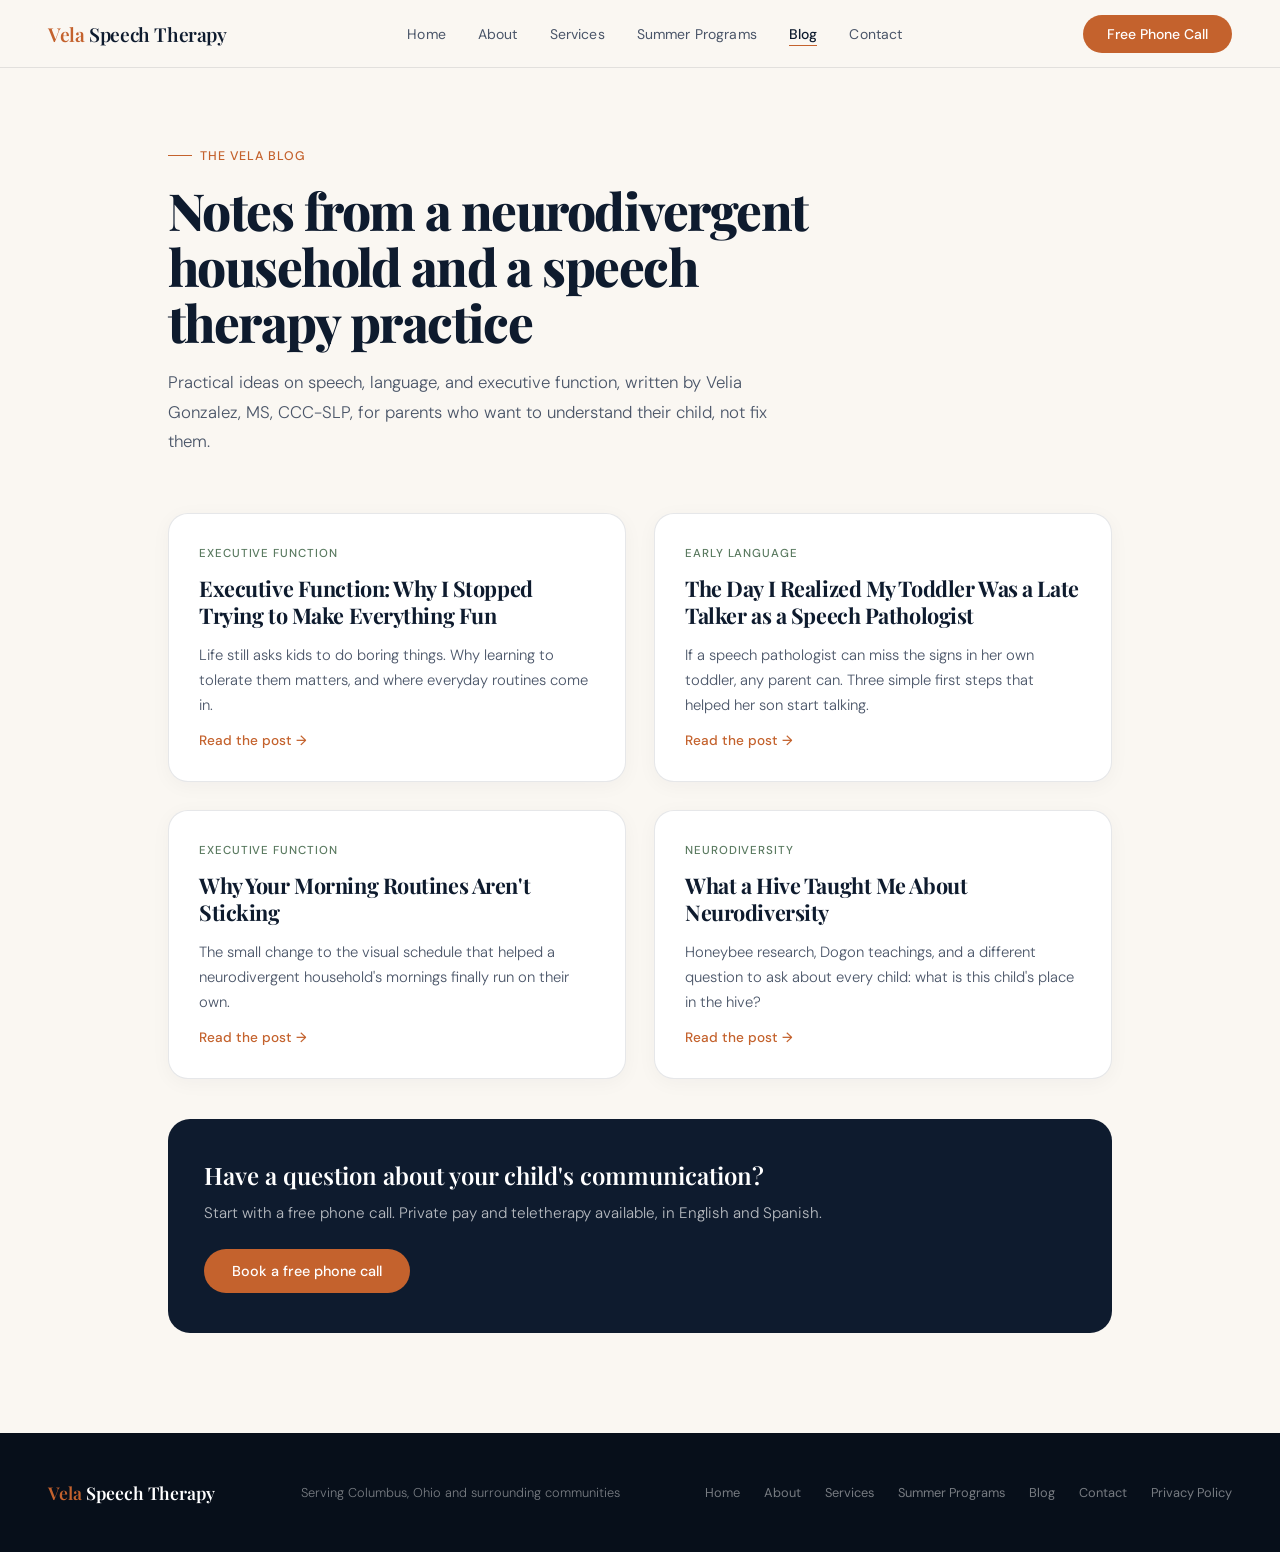
==== blog/index.html @ b0d877d7 "Merge remote-tracking branch 'origin/main' into blog-post-4-executive-function # Conflicts: #	blog/i" ====
<!DOCTYPE html>
<html lang="en">
<head>
  <meta charset="UTF-8">
  <meta name="viewport" content="width=device-width, initial-scale=1.0">
  <title>Speech Therapy Blog | Vela Speech Therapy, Columbus OH</title>
  <meta name="description" content="Neurodiversity-affirming insights on speech, language, and executive function from Velia Gonzalez, MS, CCC-SLP, a bilingual SLP in Columbus, Ohio.">
  <link rel="canonical" href="https://velaspeechtherapy.com/blog/">

  <meta property="og:type" content="website">
  <meta property="og:title" content="The Vela Speech Therapy Blog">
  <meta property="og:description" content="Neurodiversity-affirming insights on speech, language, and executive function for families.">
  <meta property="og:url" content="https://velaspeechtherapy.com/blog/">
  <meta property="og:site_name" content="Vela Speech Therapy">
  <meta property="og:image" content="https://velaspeechtherapy.com/images/velia-los-angeles.jpg">

  <link rel="preconnect" href="https://fonts.googleapis.com">
  <link rel="preconnect" href="https://fonts.gstatic.com" crossorigin>
  <link href="https://fonts.googleapis.com/css2?family=Playfair+Display:ital,wght@0,400;0,600;0,700;0,800;1,400;1,600&family=DM+Sans:ital,wght@0,300;0,400;0,500;1,300&display=swap" rel="stylesheet">
  <link rel="stylesheet" href="/blog/blog.css">

  <script type="application/ld+json">
  {
    "@context": "https://schema.org",
    "@type": "Blog",
    "name": "The Vela Speech Therapy Blog",
    "url": "https://velaspeechtherapy.com/blog/",
    "publisher": { "@type": "Organization", "name": "Vela Speech Therapy", "url": "https://velaspeechtherapy.com/" }
  }
  </script>
</head>

<body>

<nav>
  <a href="/index.html" class="nav-logo"><span>Vela </span>Speech Therapy</a>
  <ul class="nav-links">
    <li><a href="/index.html">Home</a></li>
    <li><a href="/about.html">About</a></li>
    <li><a href="/services.html">Services</a></li>
    <li><a href="/summer-programs.html">Summer Programs</a></li>
    <li><a href="/blog/" class="active">Blog</a></li>
    <li><a href="/index.html#contact">Contact</a></li>
  </ul>
  <div class="nav-right">
    <a href="/index.html#contact" class="nav-cta">Free Phone Call</a>
    <button class="nav-hamburger" id="hamburger" aria-label="Open menu">
      <span></span><span></span><span></span>
    </button>
  </div>
</nav>

<div class="nav-mobile" id="mobile-nav">
  <a href="/index.html">Home</a>
  <a href="/about.html">About</a>
  <a href="/services.html">Services</a>
  <a href="/summer-programs.html">Summer Programs</a>
  <a href="/blog/" class="active">Blog</a>
  <a href="/index.html#contact">Contact</a>
  <a href="/index.html#contact" class="nav-mobile-cta">Free Phone Call</a>
</div>

<main class="blog-wrapper">

  <header class="blog-intro">
    <div class="page-eyebrow">The Vela Blog</div>
    <h1>Notes from a neurodivergent household and a speech therapy practice</h1>
    <p>Practical ideas on speech, language, and executive function, written by Velia Gonzalez, MS, CCC-SLP, for parents who want to understand their child, not fix them.</p>
  </header>

  <!-- POSTS: newest first. Add a new card at the top of this list for each new post. -->
  <section class="post-grid" aria-label="Blog posts">

    <a class="post-card" href="/blog/executive-function-stop-making-everything-fun.html">
      <span class="post-card-tag">Executive Function</span>
      <h2>Executive Function: Why I Stopped Trying to Make Everything Fun</h2>
      <p>Life still asks kids to do boring things. Why learning to tolerate them matters, and where everyday routines come in.</p>
      <span class="post-card-more">Read the post →</span>
    </a>

    <a class="post-card" href="/blog/late-talker-toddler-speech-pathologist.html">
      <span class="post-card-tag">Early Language</span>
      <h2>The Day I Realized My Toddler Was a Late Talker as a Speech Pathologist</h2>
      <p>If a speech pathologist can miss the signs in her own toddler, any parent can. Three simple first steps that helped her son start talking.</p>
      <span class="post-card-more">Read the post →</span>
    </a>

    <a class="post-card" href="/blog/morning-routine-neurodivergent-kids-visual-schedule.html">
      <span class="post-card-tag">Executive Function</span>
      <h2>Why Your Morning Routines Aren't Sticking</h2>
      <p>The small change to the visual schedule that helped a neurodivergent household's mornings finally run on their own.</p>
      <span class="post-card-more">Read the post →</span>
    </a>

    <a class="post-card" href="/blog/what-a-honeybee-hive-taught-me-about-neurodiversity.html">
      <span class="post-card-tag">Neurodiversity</span>
      <h2>What a Hive Taught Me About Neurodiversity</h2>
      <p>Honeybee research, Dogon teachings, and a different question to ask about every child: what is this child's place in the hive?</p>
      <span class="post-card-more">Read the post →</span>
    </a>

  </section>

  <section class="post-cta">
    <h2>Have a question about your child's communication?</h2>
    <p>Start with a free phone call. Private pay and teletherapy available, in English and Spanish.</p>
    <a href="/index.html#contact">Book a free phone call</a>
  </section>

</main>

<footer>
  <div class="footer-logo"><span>Vela </span>Speech Therapy</div>
  <div class="footer-text">Serving Columbus, Ohio and surrounding communities</div>
  <div class="footer-links">
    <a href="/index.html">Home</a>
    <a href="/about.html">About</a>
    <a href="/services.html">Services</a>
    <a href="/summer-programs.html">Summer Programs</a>
    <a href="/blog/">Blog</a>
    <a href="/index.html#contact">Contact</a>
    <a href="/privacy-policy.html">Privacy Policy</a>
  </div>
</footer>

<script>
  const hamburger = document.getElementById('hamburger');
  const mobileNav = document.getElementById('mobile-nav');
  hamburger.addEventListener('click', () => {
    hamburger.classList.toggle('open');
    mobileNav.classList.toggle('open');
  });
  mobileNav.querySelectorAll('a').forEach(link => {
    link.addEventListener('click', () => {
      hamburger.classList.remove('open');
      mobileNav.classList.remove('open');
    });
  });
</script>
</body>
</html>
---- blog/blog.css ----
/* Vela Speech Therapy — shared blog styles (index + every post) */
:root {
  --cream: #FAF7F2;
  --warm-white: #FFFEF9;
  --deep-navy: #0E1B2E;
  --sage: #5A7A60;
  --sage-light: #8FAF95;
  --terracotta: #C4622D;
  --terracotta-light: #E8A07A;
  --gold: #D4A853;
  --text-dark: #1A2332;
  --text-mid: #4A5568;
  --text-light: #6B7C93;
  --border: rgba(14, 27, 46, 0.1);
}

* { margin: 0; padding: 0; box-sizing: border-box; }
html { scroll-behavior: smooth; }
body {
  font-family: 'DM Sans', sans-serif;
  background: var(--cream);
  color: var(--text-dark);
  overflow-x: hidden;
}
img { max-width: 100%; height: auto; display: block; }

/* ===== NAV (matches main site) ===== */
nav {
  position: fixed; top: 0; left: 0; right: 0; z-index: 100;
  padding: 0 48px; height: 68px;
  display: flex; justify-content: space-between; align-items: center;
  background: rgba(250,247,242,0.92);
  backdrop-filter: blur(16px);
  border-bottom: 1px solid var(--border);
}
.nav-logo {
  font-family: 'Playfair Display', serif; font-size: 1.2rem; font-weight: 600;
  color: var(--deep-navy); letter-spacing: -0.02em; text-decoration: none; flex-shrink: 0;
}
.nav-logo span { color: var(--terracotta); }
.nav-links { display: flex; align-items: center; gap: 32px; list-style: none; }
.nav-links a {
  font-size: 0.875rem; color: var(--text-mid); text-decoration: none;
  letter-spacing: 0.01em; transition: color 0.2s ease; white-space: nowrap; position: relative;
}
.nav-links a::after {
  content: ''; position: absolute; bottom: -3px; left: 0; right: 0; height: 1.5px;
  background: var(--terracotta); transform: scaleX(0); transform-origin: left;
  transition: transform 0.25s ease;
}
.nav-links a:hover { color: var(--deep-navy); }
.nav-links a:hover::after, .nav-links a.active::after { transform: scaleX(1); }
.nav-links a.active { color: var(--deep-navy); font-weight: 500; }
.nav-right { display: flex; align-items: center; gap: 20px; flex-shrink: 0; }
.nav-cta {
  background: var(--terracotta); color: white; padding: 10px 24px; border-radius: 50px;
  font-size: 0.875rem; font-weight: 500; text-decoration: none; transition: all 0.3s ease; white-space: nowrap;
}
.nav-cta:hover { background: var(--deep-navy); transform: translateY(-1px); box-shadow: 0 8px 24px rgba(196,98,45,0.3); }
.nav-hamburger { display: none; flex-direction: column; gap: 5px; background: none; border: none; cursor: pointer; padding: 4px; }
.nav-hamburger span { display: block; width: 22px; height: 2px; background: var(--deep-navy); border-radius: 2px; transition: all 0.3s ease; }
.nav-hamburger.open span:nth-child(1) { transform: translateY(7px) rotate(45deg); }
.nav-hamburger.open span:nth-child(2) { opacity: 0; }
.nav-hamburger.open span:nth-child(3) { transform: translateY(-7px) rotate(-45deg); }
.nav-mobile {
  display: none; position: fixed; top: 68px; left: 0; right: 0;
  background: rgba(250,247,242,0.98); backdrop-filter: blur(16px);
  border-bottom: 1px solid var(--border); padding: 24px 24px 32px;
  flex-direction: column; gap: 4px; z-index: 99; box-shadow: 0 12px 40px rgba(14,27,46,0.1);
}
.nav-mobile.open { display: flex; }
.nav-mobile a {
  font-size: 1rem; color: var(--text-mid); text-decoration: none;
  padding: 12px 8px; border-bottom: 1px solid var(--border); transition: color 0.2s ease;
}
.nav-mobile a:last-child { border-bottom: none; }
.nav-mobile a:hover { color: var(--terracotta); }
.nav-mobile a.active { color: var(--deep-navy); font-weight: 500; }
.nav-mobile .nav-mobile-cta {
  margin-top: 16px; background: var(--terracotta); color: white; text-align: center;
  padding: 14px; border-radius: 50px; font-weight: 500; border-bottom: none;
}
.nav-mobile .nav-mobile-cta:hover { background: var(--deep-navy); color: white; }

/* ===== SHARED HEADER BITS ===== */
.page-eyebrow {
  display: inline-flex; align-items: center; gap: 8px;
  font-size: 0.78rem; font-weight: 500; letter-spacing: 0.08em; text-transform: uppercase;
  color: var(--terracotta); margin-bottom: 18px; text-decoration: none;
}
.page-eyebrow::before { content: ''; width: 24px; height: 1px; background: var(--terracotta); }

/* ===== BLOG INDEX ===== */
.blog-wrapper { max-width: 1040px; margin: 0 auto; padding: 140px 48px 100px; }
.blog-intro { max-width: 640px; margin-bottom: 56px; }
.blog-intro h1 {
  font-family: 'Playfair Display', serif; font-size: clamp(2.2rem, 4vw, 3.2rem);
  font-weight: 800; line-height: 1.1; letter-spacing: -0.03em; color: var(--deep-navy); margin-bottom: 18px;
}
.blog-intro p { font-size: 1.05rem; line-height: 1.75; color: var(--text-mid); font-weight: 300; }
.post-grid { display: grid; grid-template-columns: repeat(auto-fill, minmax(300px, 1fr)); gap: 28px; }
.post-card {
  background: white; border: 1px solid var(--border); border-radius: 20px;
  padding: 32px 30px; display: flex; flex-direction: column; gap: 14px;
  text-decoration: none; color: inherit;
  box-shadow: 0 4px 20px rgba(14,27,46,0.04);
  transition: transform 0.25s ease, box-shadow 0.25s ease;
}
.post-card:hover { transform: translateY(-3px); box-shadow: 0 14px 40px rgba(14,27,46,0.09); }
.post-card-tag { font-size: 0.72rem; font-weight: 500; letter-spacing: 0.08em; text-transform: uppercase; color: var(--sage); }
.post-card h2 {
  font-family: 'Playfair Display', serif; font-size: 1.35rem; font-weight: 700;
  line-height: 1.25; letter-spacing: -0.02em; color: var(--deep-navy);
}
.post-card p { font-size: 0.925rem; line-height: 1.7; color: var(--text-mid); font-weight: 300; flex-grow: 1; }
.post-card-more { font-size: 0.85rem; font-weight: 500; color: var(--terracotta); }

/* ===== SINGLE POST ===== */
.post-wrapper { max-width: 720px; margin: 0 auto; padding: 140px 48px 80px; }
.post-header { margin-bottom: 44px; padding-bottom: 36px; border-bottom: 1px solid var(--border); }
.post-header h1 {
  font-family: 'Playfair Display', serif; font-size: clamp(2.1rem, 4.2vw, 3rem);
  font-weight: 800; line-height: 1.12; letter-spacing: -0.03em; color: var(--deep-navy); margin-bottom: 20px;
}
.post-meta { font-size: 0.875rem; color: var(--text-light); display: flex; flex-wrap: wrap; gap: 6px 14px; }
.post-meta strong { color: var(--text-dark); font-weight: 500; }

.post-body p, .post-body li {
  font-size: 1.07rem; line-height: 1.85; color: var(--text-mid); font-weight: 300;
}
.post-body p { margin-bottom: 22px; }
.post-body p.lede { font-size: 1.2rem; color: var(--text-dark); font-weight: 400; }
.post-body h2 {
  font-family: 'Playfair Display', serif; font-size: 1.6rem; font-weight: 700;
  line-height: 1.25; letter-spacing: -0.02em; color: var(--deep-navy); margin: 48px 0 18px;
  scroll-margin-top: 100px;
}
.post-body h3 { font-size: 1.1rem; font-weight: 500; color: var(--text-dark); margin: 32px 0 12px; }
.post-body strong { font-weight: 500; color: var(--text-dark); }
.post-body a { color: var(--terracotta); text-decoration: underline; text-underline-offset: 3px; text-decoration-thickness: 1px; }
.post-body a:hover { color: var(--deep-navy); }
.post-body ul, .post-body ol { margin: 0 0 24px 1.3rem; display: flex; flex-direction: column; gap: 8px; }
.post-body li::marker { color: var(--terracotta); }
.post-body blockquote {
  margin: 32px 0; padding: 22px 26px; border-left: 3px solid var(--terracotta);
  background: rgba(196,98,45,0.05); border-radius: 0 14px 14px 0;
  font-family: 'Playfair Display', serif; font-style: italic; font-size: 1.25rem; line-height: 1.55; color: var(--deep-navy);
}
.post-body figure { margin: 36px 0; }
.post-body figure img { border-radius: 16px; border: 1px solid var(--border); }
.post-body figure.portrait img { width: 100%; max-width: min(420px, 100%); margin: 0 auto; }
.post-body figure.portrait figcaption { text-align: center; max-width: 480px; margin-left: auto; margin-right: auto; }
.post-body figcaption { font-size: 0.85rem; color: var(--text-light); margin-top: 10px; font-style: italic; line-height: 1.6; }

.callout {
  background: rgba(90,122,96,0.08); border: 1px solid rgba(90,122,96,0.25);
  border-left: 4px solid var(--sage); border-radius: 14px; padding: 22px 24px; margin: 32px 0;
}
.callout-title { font-size: 0.78rem; font-weight: 500; letter-spacing: 0.08em; text-transform: uppercase; color: var(--sage); margin-bottom: 8px; }
.post-body .callout p { margin-bottom: 0; font-size: 1rem; }

.post-note {
  margin: 40px 0 0; padding: 18px 22px; background: rgba(14,27,46,0.04);
  border: 1px solid var(--border); border-radius: 12px;
  font-size: 0.875rem; color: var(--text-light); line-height: 1.65; font-style: italic;
}
.post-sources { margin-top: 40px; padding-top: 24px; border-top: 1px solid var(--border); }
.post-sources h2 { font-size: 0.78rem; font-family: 'DM Sans', sans-serif; font-weight: 500; letter-spacing: 0.08em; text-transform: uppercase; color: var(--text-light); margin: 0 0 12px; }
.post-sources li { font-size: 0.875rem; line-height: 1.6; color: var(--text-mid); }

.author-card {
  display: flex; gap: 20px; align-items: center; margin-top: 56px; padding: 26px;
  background: white; border: 1px solid var(--border); border-radius: 20px;
}
.author-card img { width: 72px; height: 72px; border-radius: 50%; object-fit: cover; flex-shrink: 0; }
.author-card-name { font-family: 'Playfair Display', serif; font-size: 1.1rem; font-weight: 600; color: var(--deep-navy); margin-bottom: 4px; }
.author-card p { font-size: 0.9rem; line-height: 1.6; color: var(--text-mid); font-weight: 300; }
.author-card a { color: var(--terracotta); text-decoration: none; font-weight: 500; }

.post-cta {
  background: var(--deep-navy); border-radius: 22px; padding: 40px 36px; margin-top: 40px; color: white;
}
.post-cta h2 { font-family: 'Playfair Display', serif; font-size: 1.5rem; font-weight: 600; margin-bottom: 10px; color: white; }
.post-cta p { font-size: 0.95rem; line-height: 1.7; color: rgba(255,255,255,0.7); font-weight: 300; margin-bottom: 22px; }
.post-cta a {
  display: inline-block; background: var(--terracotta); color: white; padding: 13px 28px;
  border-radius: 50px; font-size: 0.9rem; font-weight: 500; text-decoration: none; transition: background 0.25s ease;
}
.post-cta a:hover { background: var(--terracotta-light); color: var(--deep-navy); }

.related { max-width: 720px; margin: 0 auto 90px; padding: 0 48px; }
.related h2 { font-family: 'Playfair Display', serif; font-size: 1.3rem; color: var(--deep-navy); margin-bottom: 20px; }

/* ===== FOOTER (matches main site) ===== */
footer {
  background: #070F1A; padding: 48px;
  display: flex; justify-content: space-between; align-items: center; flex-wrap: wrap; gap: 20px;
}
.footer-logo { font-family: 'Playfair Display', serif; font-size: 1.1rem; font-weight: 600; color: white; }
.footer-logo span { color: var(--terracotta); }
.footer-text { font-size: 0.8rem; color: rgba(255,255,255,0.45); font-weight: 300; }
.footer-links { display: flex; gap: 24px; }
.footer-links a { font-size: 0.8rem; color: rgba(255,255,255,0.45); text-decoration: none; transition: color 0.2s ease; }
.footer-links a:hover { color: white; }

/* ===== RESPONSIVE ===== */
@media (max-width: 900px) {
  nav { padding: 0 24px; }
  .nav-links, .nav-cta { display: none; }
  .nav-hamburger { display: flex; }
  .blog-wrapper, .post-wrapper { padding: 110px 20px 64px; }
  .related { padding: 0 20px; }
  footer { flex-direction: column; text-align: center; padding: 36px 24px; }
  .footer-links { flex-wrap: wrap; justify-content: center; }
}
@media (max-width: 600px) {
  .post-body p, .post-body li { font-size: 1.02rem; }
  .post-cta { padding: 32px 24px; }
  .author-card { flex-direction: column; text-align: center; }
}
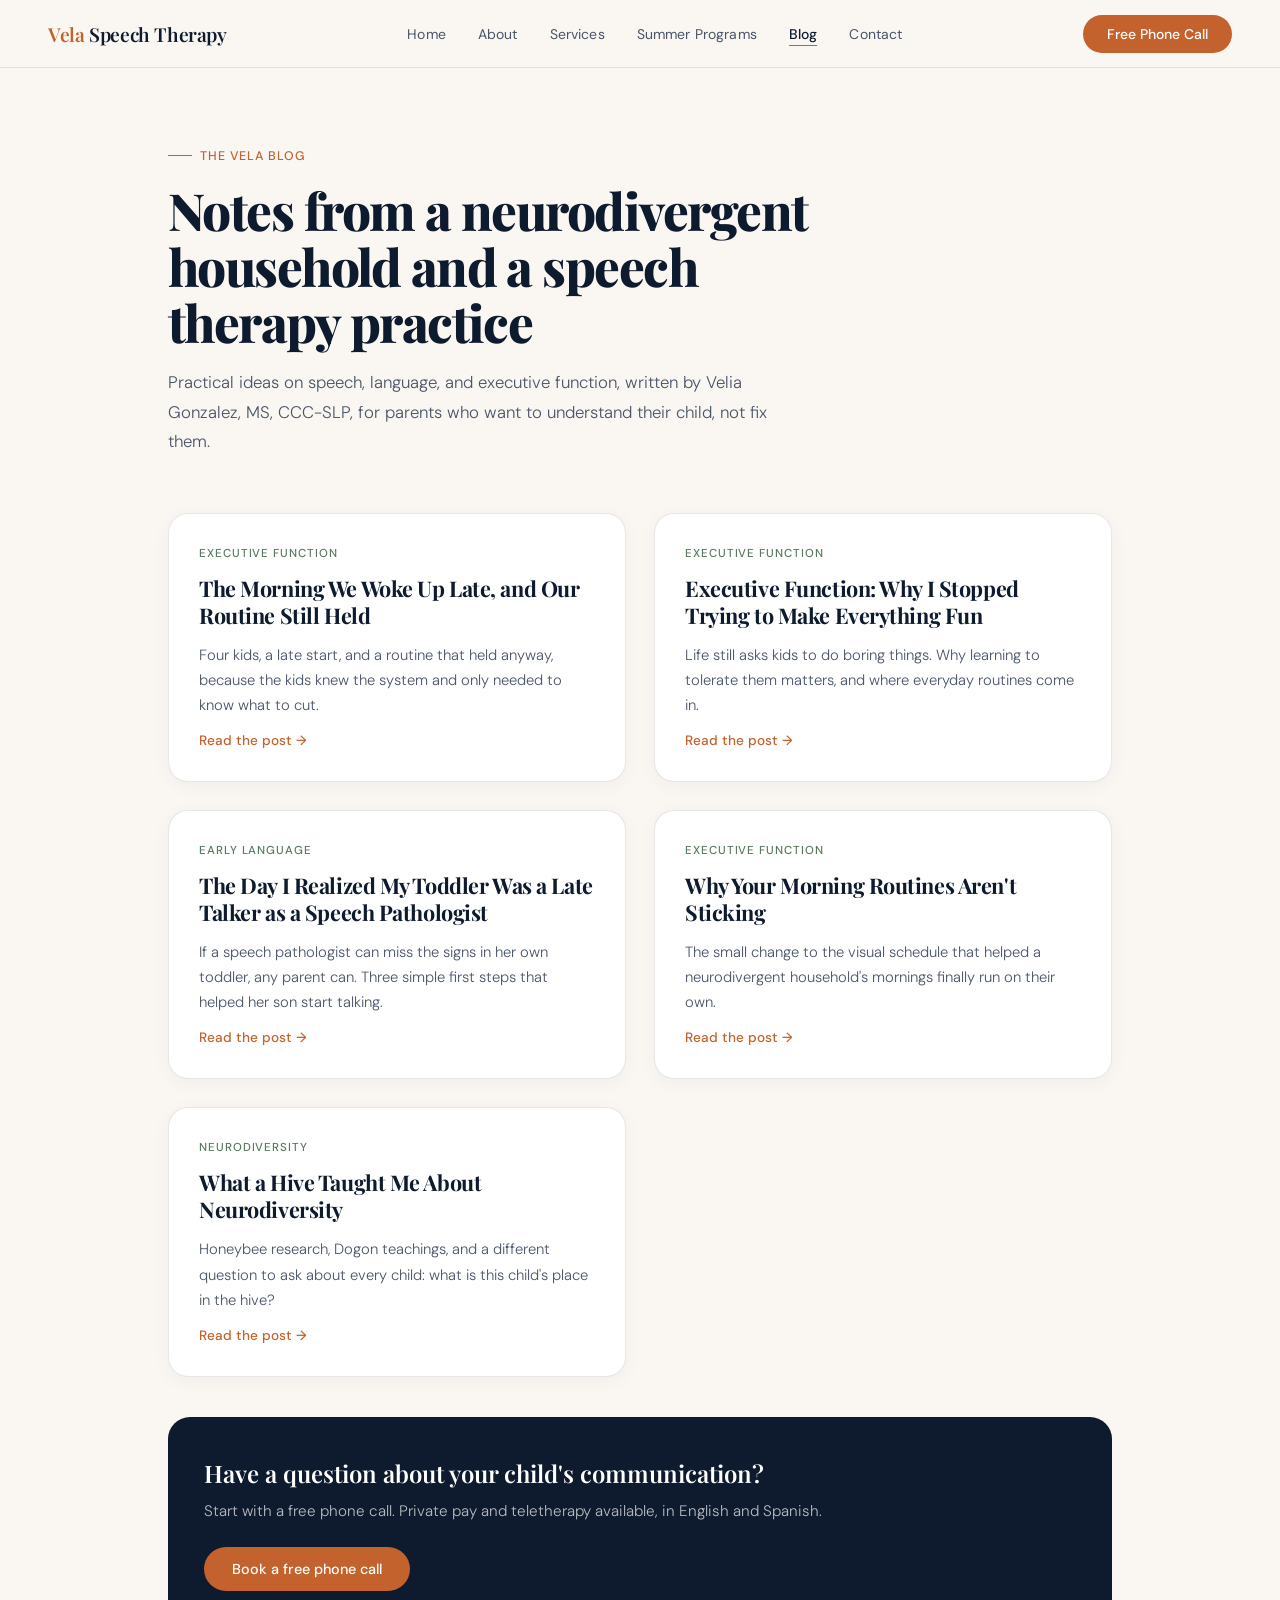
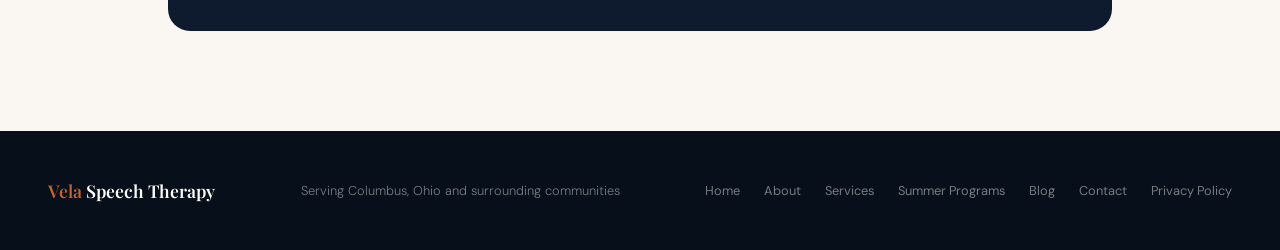
==== commit 758a5d53: "Add blog post: The Morning We Woke Up Late, and Our Routine Still Held - Velia's draft text verbatim" ====
--- a/blog/index.html
+++ b/blog/index.html
@@ -71,6 +71,13 @@
   <!-- POSTS: newest first. Add a new card at the top of this list for each new post. -->
   <section class="post-grid" aria-label="Blog posts">
 
+    <a class="post-card" href="/blog/morning-routine-woke-up-late.html">
+      <span class="post-card-tag">Executive Function</span>
+      <h2>The Morning We Woke Up Late, and Our Routine Still Held</h2>
+      <p>Four kids, a late start, and a routine that held anyway, because the kids knew the system and only needed to know what to cut.</p>
+      <span class="post-card-more">Read the post →</span>
+    </a>
+
     <a class="post-card" href="/blog/executive-function-stop-making-everything-fun.html">
       <span class="post-card-tag">Executive Function</span>
       <h2>Executive Function: Why I Stopped Trying to Make Everything Fun</h2>
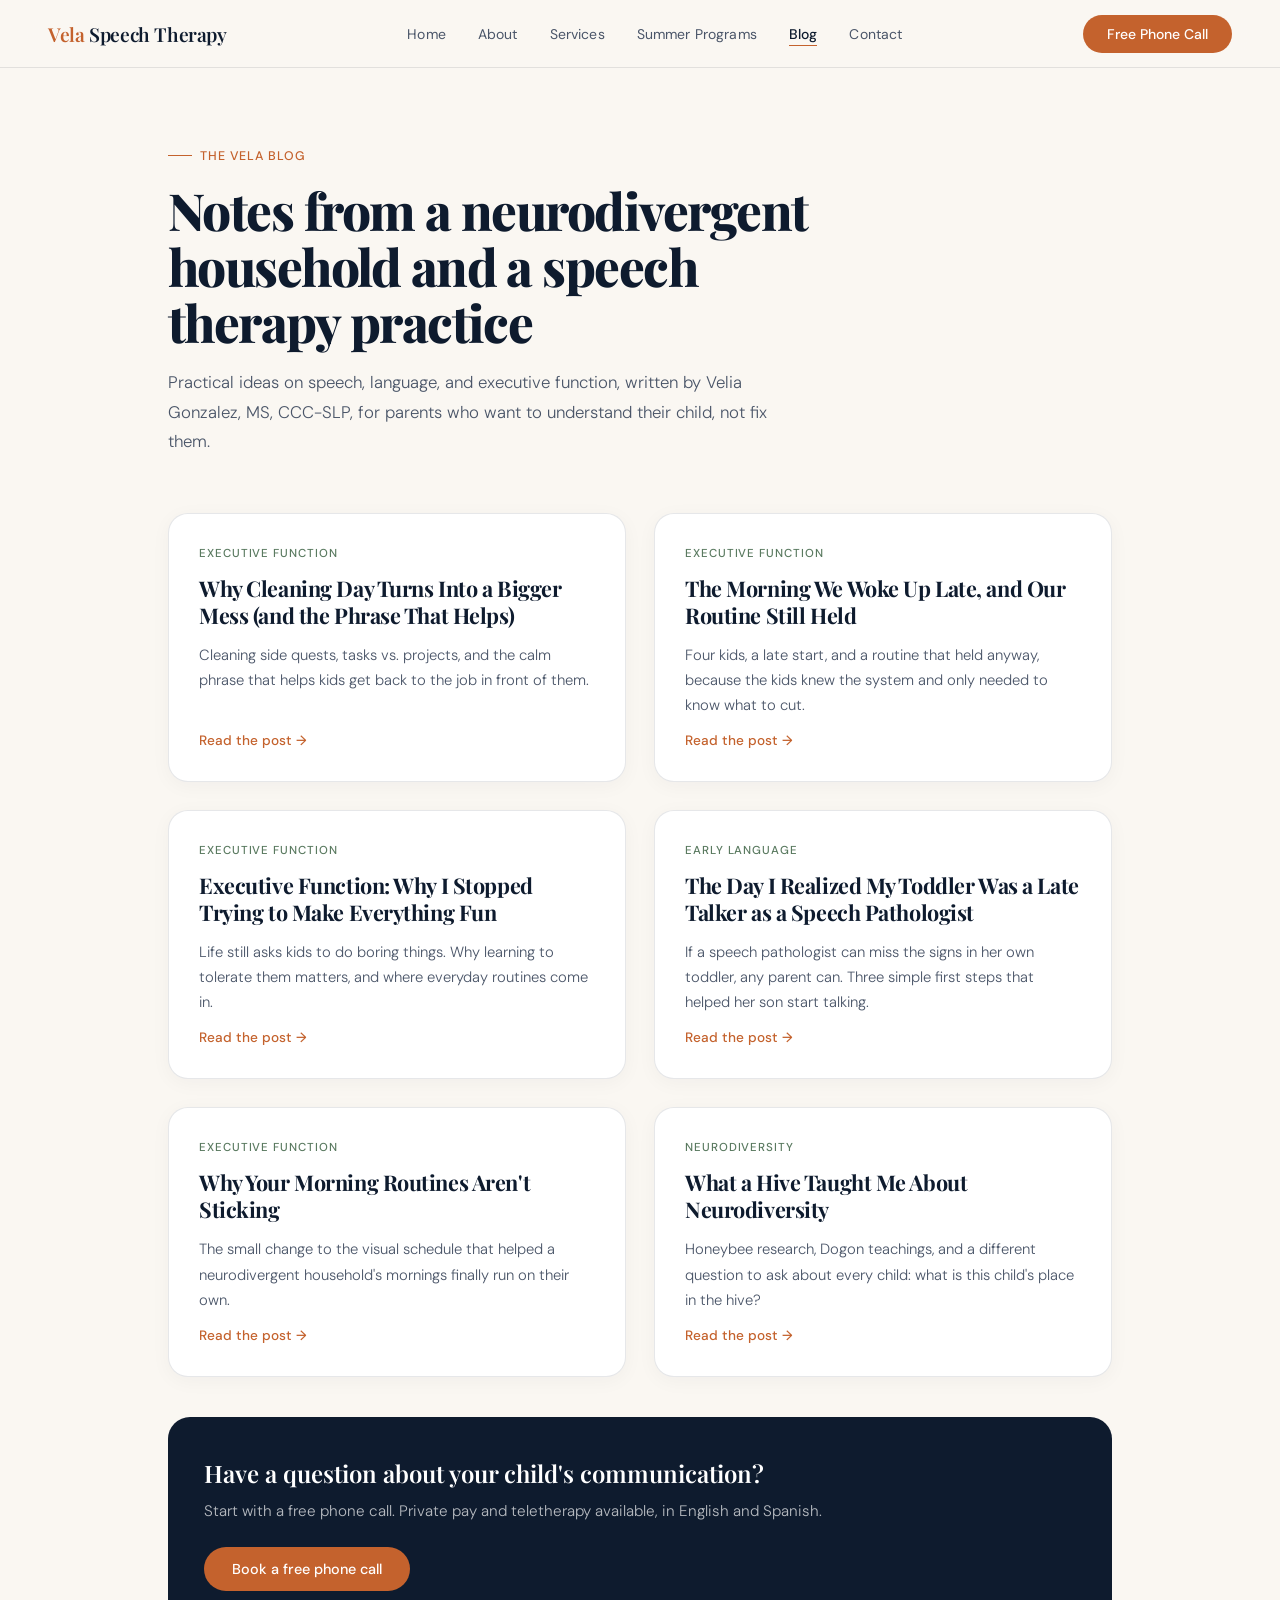
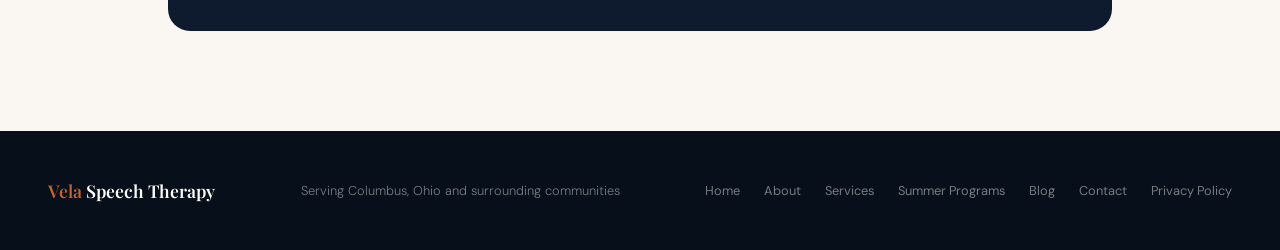
==== commit 202485ad: "Add blog post 6: Why Cleaning Day Turns Into a Bigger Mess Co-Authored-By: Claude Opus 5.5 <noreply@" ====
--- a/blog/index.html
+++ b/blog/index.html
@@ -70,6 +70,13 @@
 
   <!-- POSTS: newest first. Add a new card at the top of this list for each new post. -->
   <section class="post-grid" aria-label="Blog posts">
+
+    <a class="post-card" href="/blog/adhd-cleaning-side-quests-tasks-vs-projects.html">
+      <span class="post-card-tag">Executive Function</span>
+      <h2>Why Cleaning Day Turns Into a Bigger Mess (and the Phrase That Helps)</h2>
+      <p>Cleaning side quests, tasks vs. projects, and the calm phrase that helps kids get back to the job in front of them.</p>
+      <span class="post-card-more">Read the post →</span>
+    </a>
 
     <a class="post-card" href="/blog/morning-routine-woke-up-late.html">
       <span class="post-card-tag">Executive Function</span>
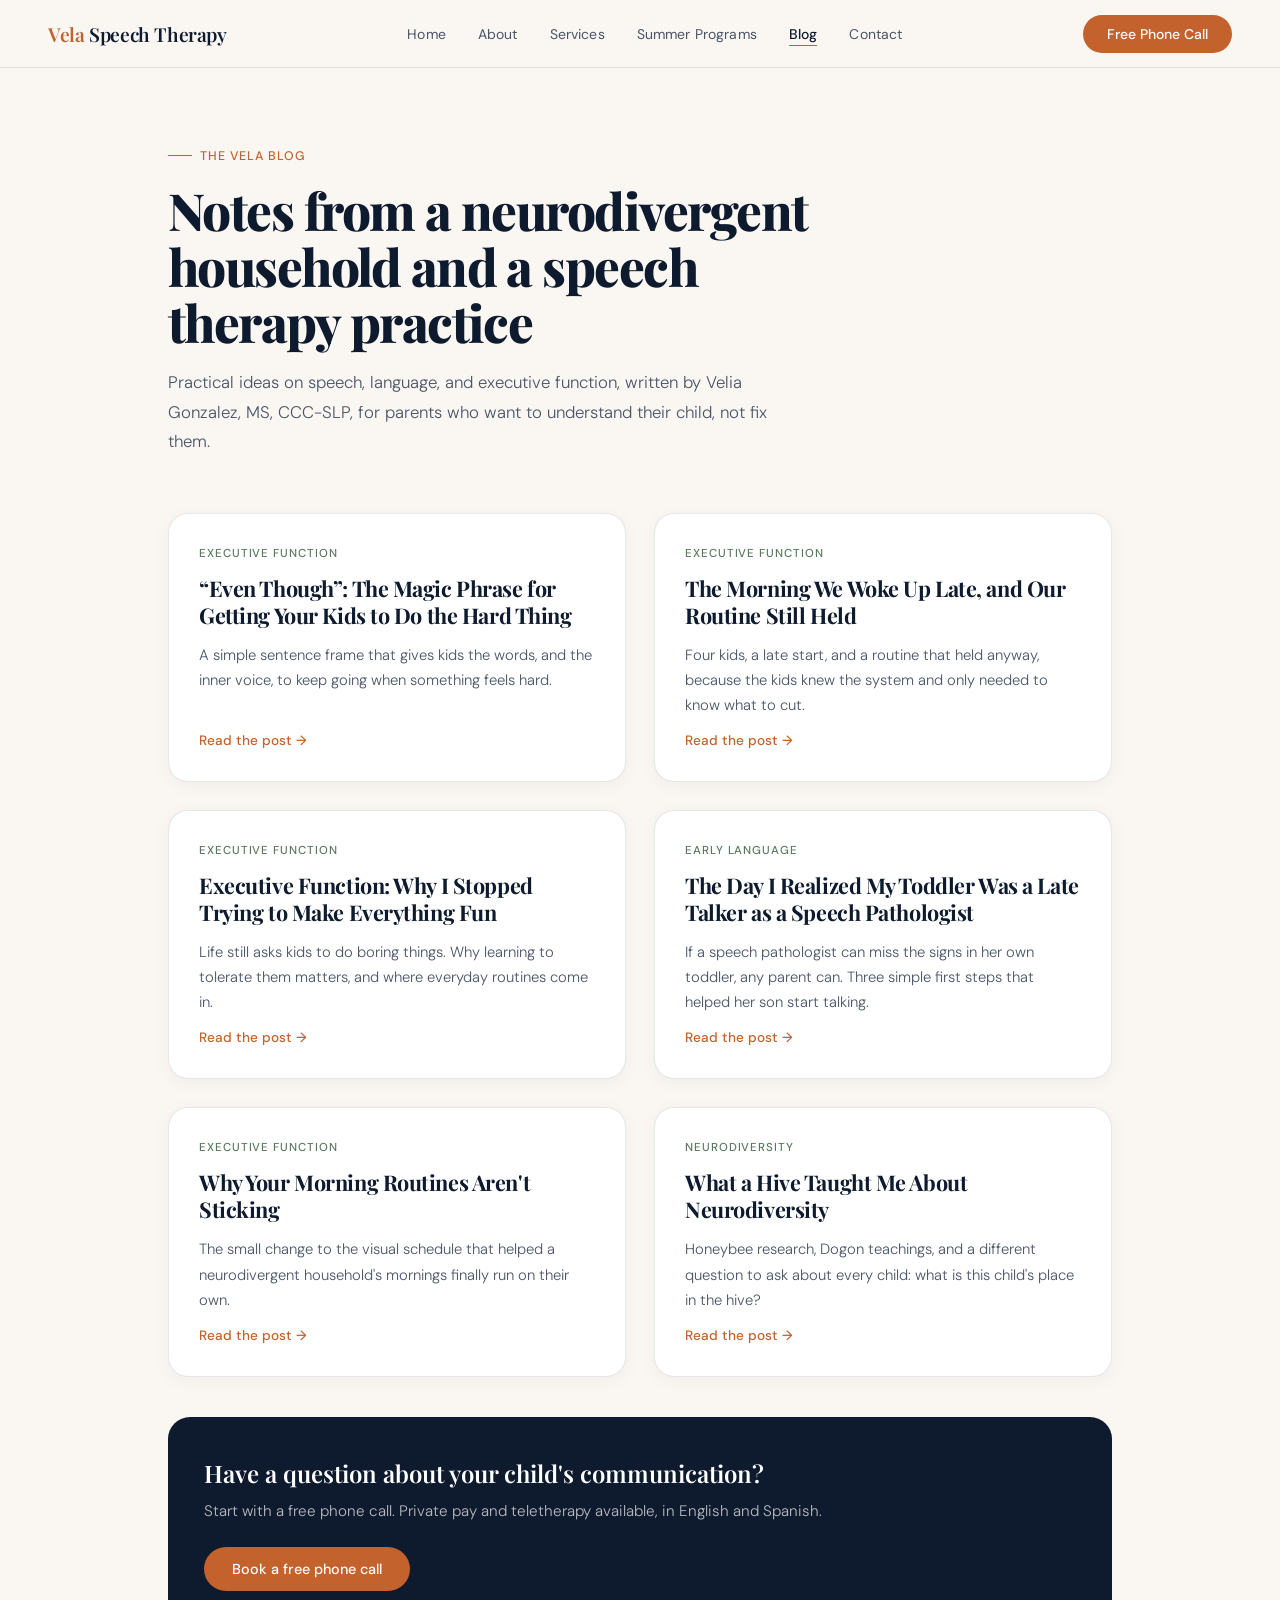
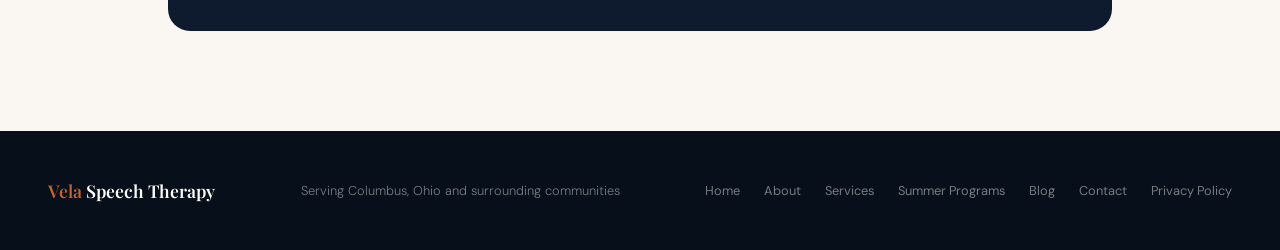
==== commit 09819a6b: "Add blog post: "Even Though": The Magic Phrase for Getting Your Kids to Do the Hard Thing Velia's Bl" ====
--- a/blog/index.html
+++ b/blog/index.html
@@ -71,10 +71,10 @@
   <!-- POSTS: newest first. Add a new card at the top of this list for each new post. -->
   <section class="post-grid" aria-label="Blog posts">
 
-    <a class="post-card" href="/blog/adhd-cleaning-side-quests-tasks-vs-projects.html">
+    <a class="post-card" href="/blog/even-though-phrase-kids-hard-things.html">
       <span class="post-card-tag">Executive Function</span>
-      <h2>Why Cleaning Day Turns Into a Bigger Mess (and the Phrase That Helps)</h2>
-      <p>Cleaning side quests, tasks vs. projects, and the calm phrase that helps kids get back to the job in front of them.</p>
+      <h2>“Even Though”: The Magic Phrase for Getting Your Kids to Do the Hard Thing</h2>
+      <p>A simple sentence frame that gives kids the words, and the inner voice, to keep going when something feels hard.</p>
       <span class="post-card-more">Read the post →</span>
     </a>
 
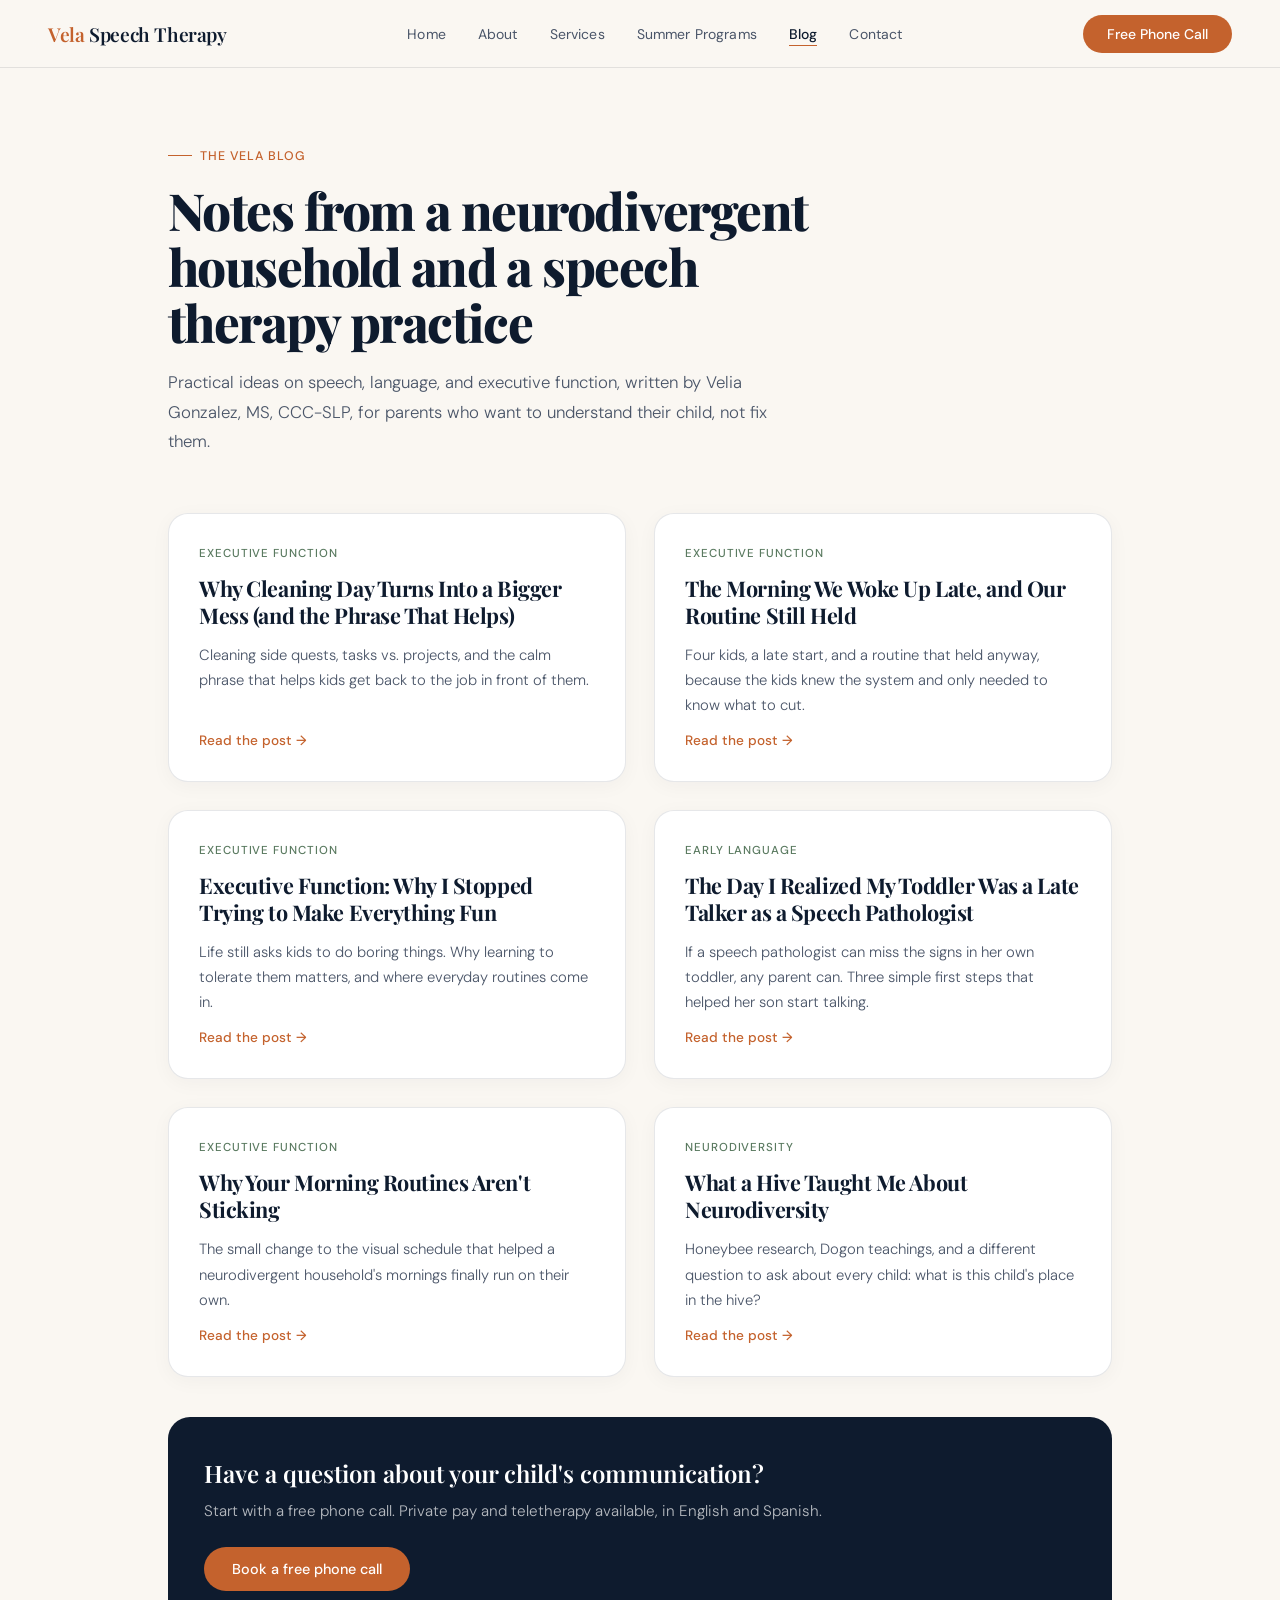
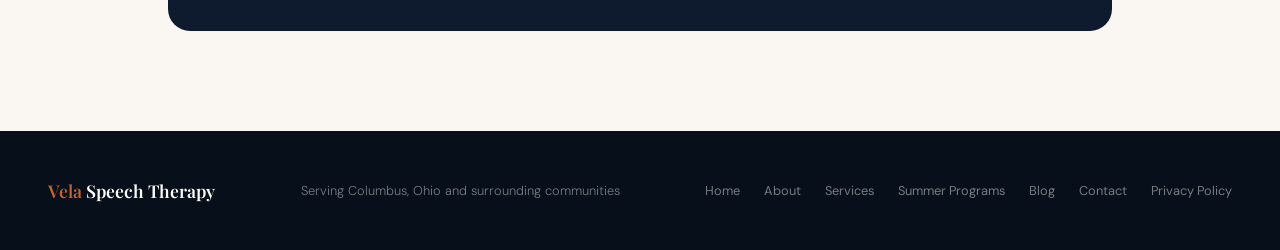
==== commit d7ce1fb3: "Merge pull request #20 from donlevans29/blog-post-6-cleaning-side-quests" ====
--- a/blog/index.html
+++ b/blog/index.html
@@ -71,10 +71,10 @@
   <!-- POSTS: newest first. Add a new card at the top of this list for each new post. -->
   <section class="post-grid" aria-label="Blog posts">
 
-    <a class="post-card" href="/blog/even-though-phrase-kids-hard-things.html">
+    <a class="post-card" href="/blog/adhd-cleaning-side-quests-tasks-vs-projects.html">
       <span class="post-card-tag">Executive Function</span>
-      <h2>“Even Though”: The Magic Phrase for Getting Your Kids to Do the Hard Thing</h2>
-      <p>A simple sentence frame that gives kids the words, and the inner voice, to keep going when something feels hard.</p>
+      <h2>Why Cleaning Day Turns Into a Bigger Mess (and the Phrase That Helps)</h2>
+      <p>Cleaning side quests, tasks vs. projects, and the calm phrase that helps kids get back to the job in front of them.</p>
       <span class="post-card-more">Read the post →</span>
     </a>
 
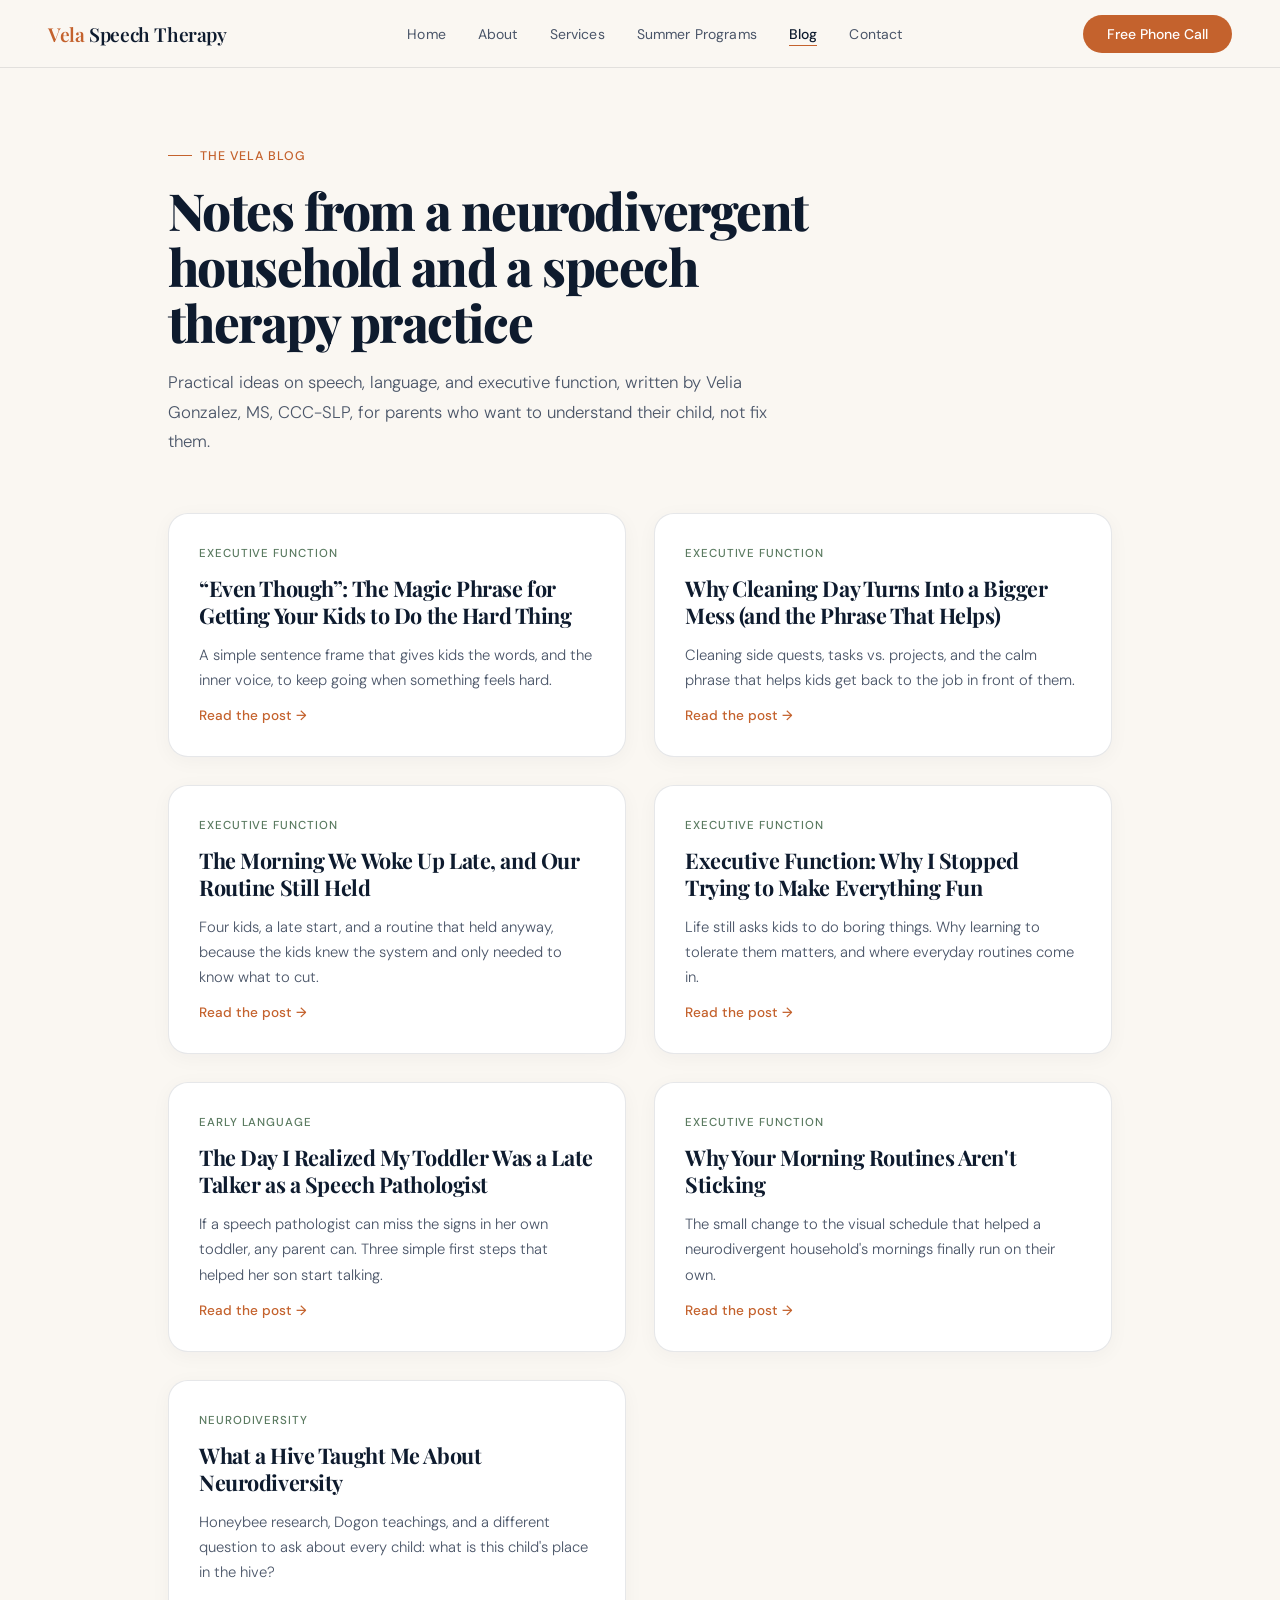
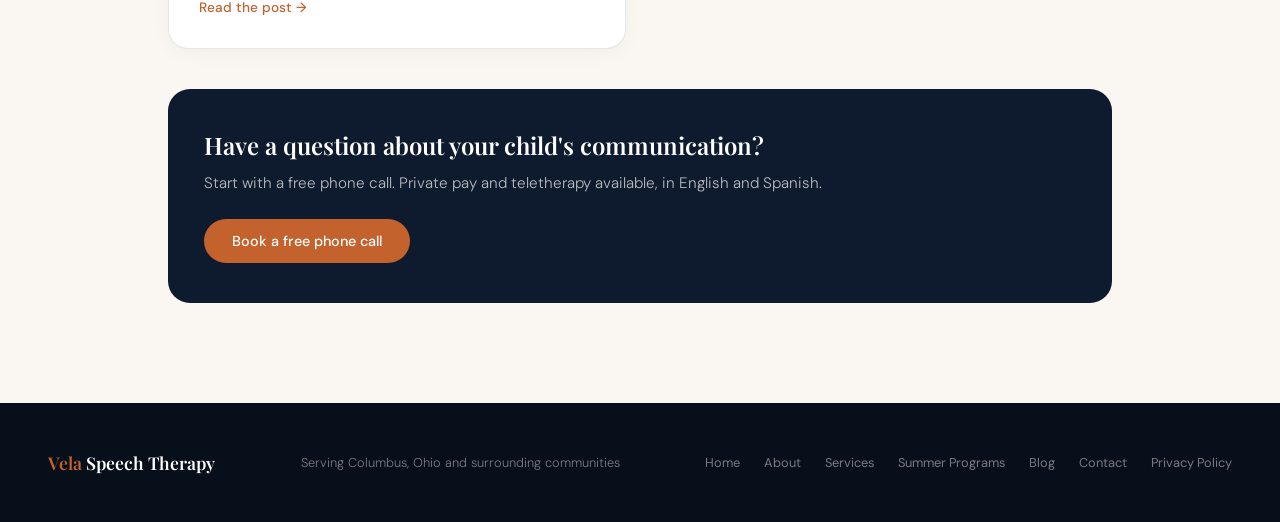
==== commit 724a088c: "Merge main (post 6) into post 7 branch, keeping both index cards and sitemap entries newest first Co" ====
--- a/blog/index.html
+++ b/blog/index.html
@@ -70,6 +70,13 @@
 
   <!-- POSTS: newest first. Add a new card at the top of this list for each new post. -->
   <section class="post-grid" aria-label="Blog posts">
+
+    <a class="post-card" href="/blog/even-though-phrase-kids-hard-things.html">
+      <span class="post-card-tag">Executive Function</span>
+      <h2>“Even Though”: The Magic Phrase for Getting Your Kids to Do the Hard Thing</h2>
+      <p>A simple sentence frame that gives kids the words, and the inner voice, to keep going when something feels hard.</p>
+      <span class="post-card-more">Read the post →</span>
+    </a>
 
     <a class="post-card" href="/blog/adhd-cleaning-side-quests-tasks-vs-projects.html">
       <span class="post-card-tag">Executive Function</span>
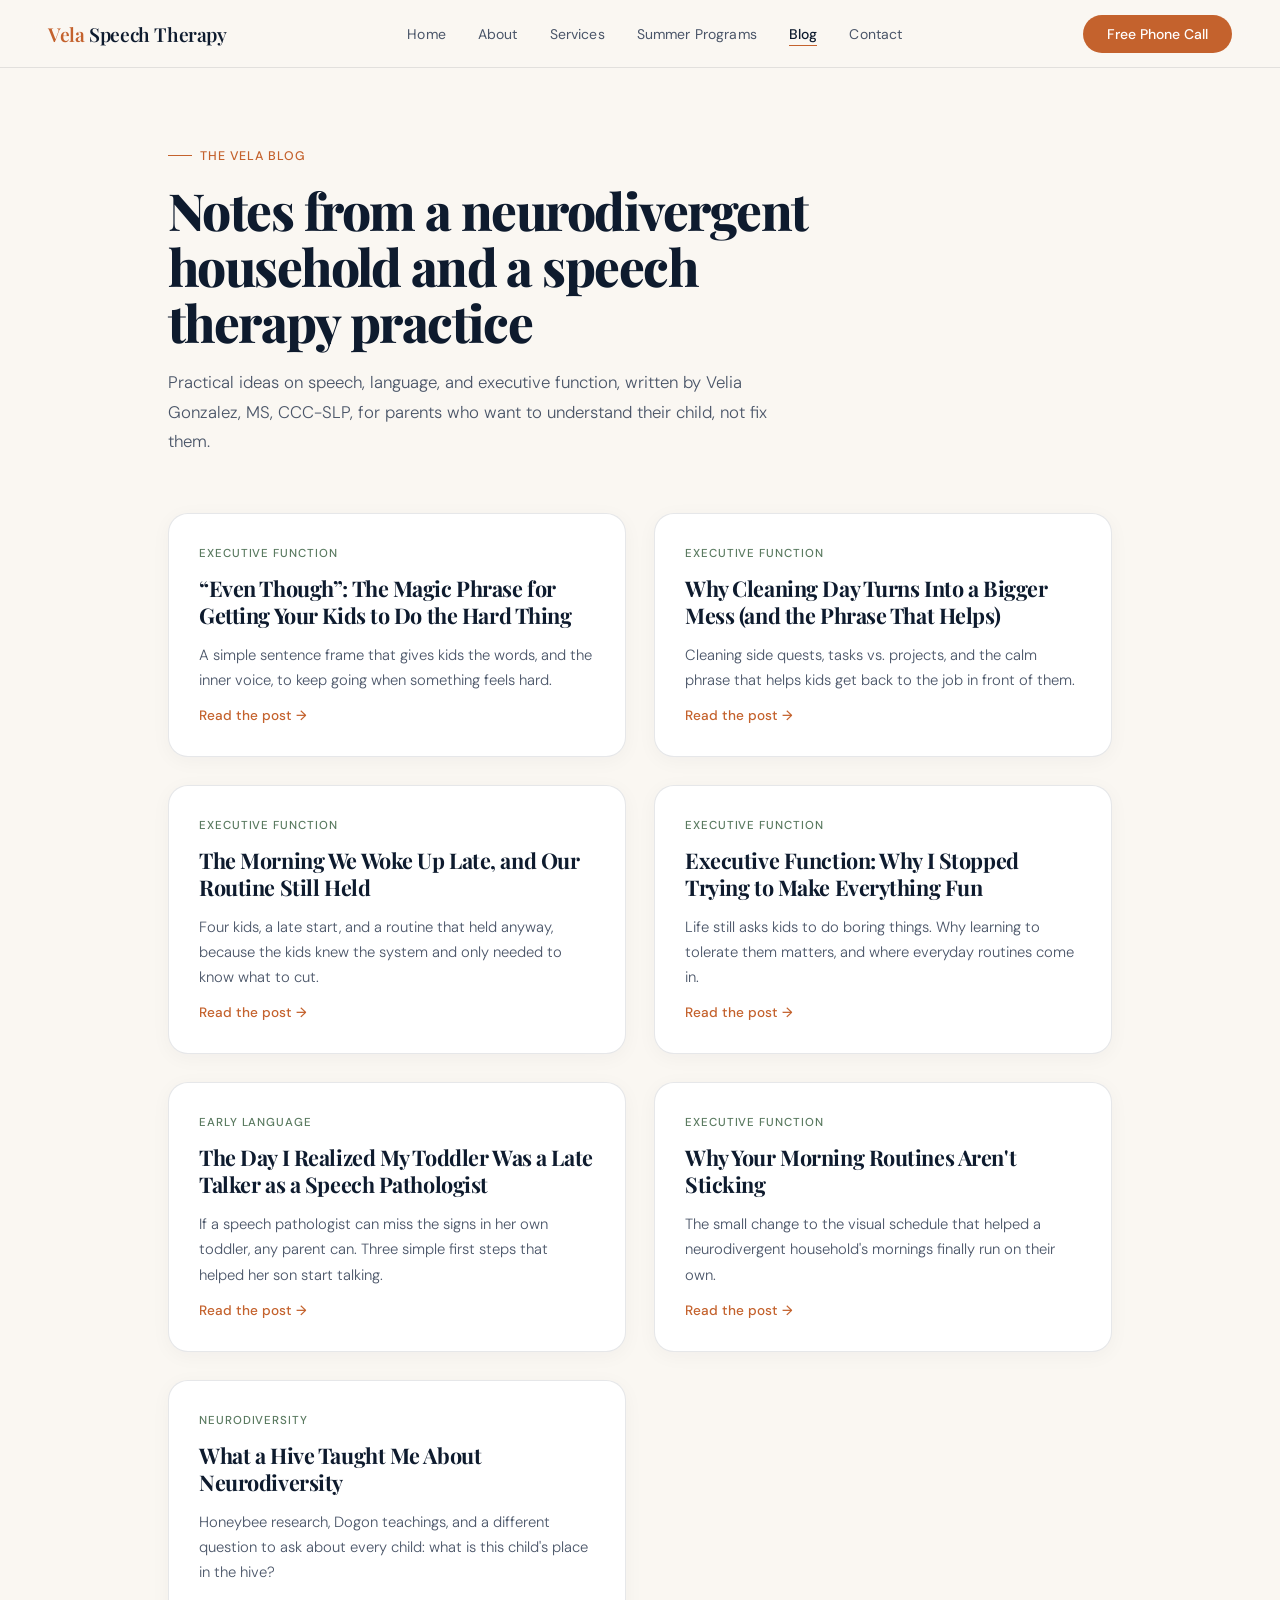
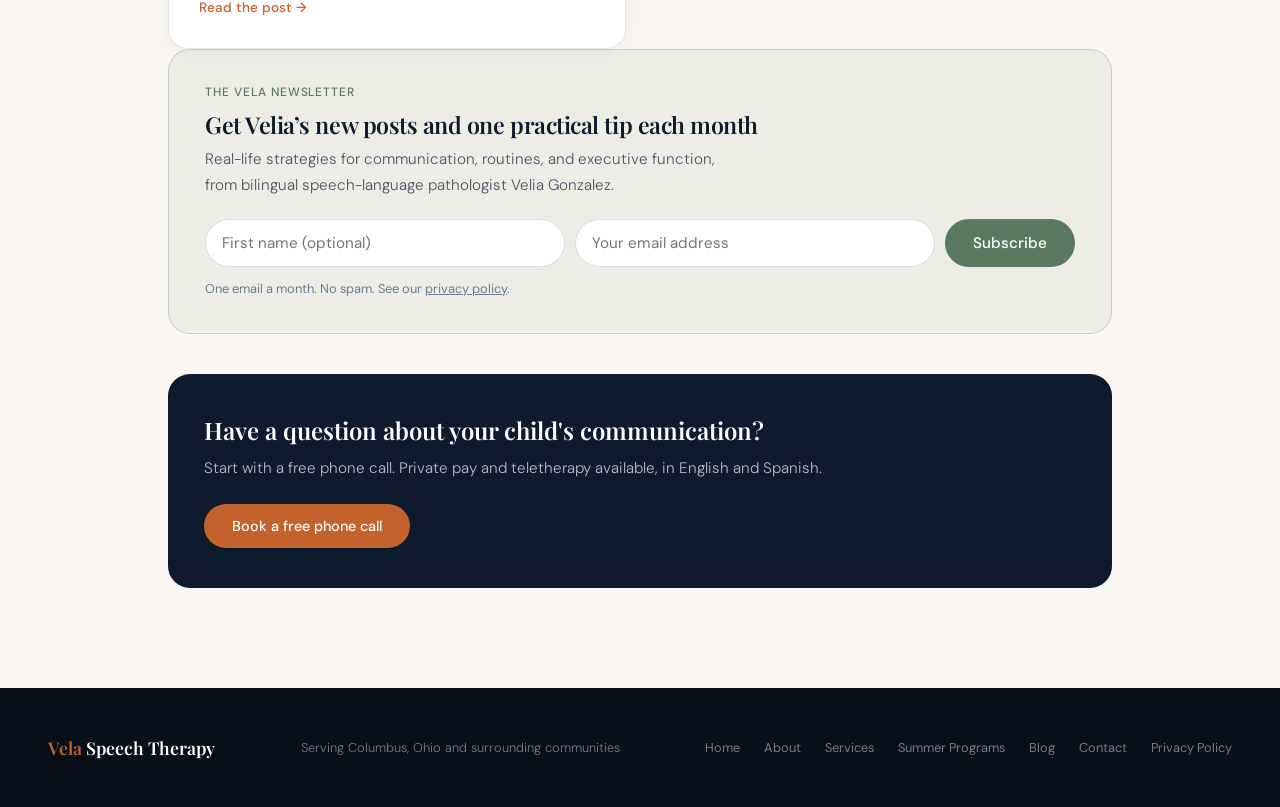
==== commit 389bcd12: "Add newsletter signup to the blog Adds a "Get Velia's new posts and one practical tip each month" si" ====
--- a/blog/index.html
+++ b/blog/index.html
@@ -28,6 +28,14 @@
     "publisher": { "@type": "Organization", "name": "Vela Speech Therapy", "url": "https://velaspeechtherapy.com/" }
   }
   </script>
+<!-- Microsoft Clarity -->
+<script type="text/javascript">
+    (function(c,l,a,r,i,t,y){
+        c[a]=c[a]||function(){(c[a].q=c[a].q||[]).push(arguments)};
+        t=l.createElement(r);t.async=1;t.src="https://www.clarity.ms/tag/"+i;
+        y=l.getElementsByTagName(r)[0];y.parentNode.insertBefore(t,y);
+    })(window, document, "clarity", "script", "z8m82971bk");
+</script>
 </head>
 
 <body>
@@ -122,6 +130,26 @@
 
   </section>
 
+  <section class="newsletter" aria-labelledby="newsletter-title">
+    <div class="newsletter-eyebrow">The Vela newsletter</div>
+    <h2 id="newsletter-title">Get Velia’s new posts and one practical tip each month</h2>
+    <p>Real-life strategies for communication, routines, and executive function, from bilingual speech-language pathologist Velia Gonzalez.</p>
+    <form name="newsletter" method="POST" data-netlify="true" netlify-honeypot="bot-field" novalidate>
+      <input type="hidden" name="form-name" value="newsletter">
+      <input type="hidden" name="source-page" value="">
+      <p hidden><label>Don’t fill this out: <input name="bot-field"></label></p>
+      <div class="newsletter-fields">
+        <label class="visually-hidden" for="newsletter-name">First name</label>
+        <input id="newsletter-name" type="text" name="first-name" placeholder="First name (optional)" autocomplete="given-name">
+        <label class="visually-hidden" for="newsletter-email">Email address</label>
+        <input id="newsletter-email" type="email" name="email" placeholder="Your email address" autocomplete="email" required>
+        <button type="submit">Subscribe</button>
+      </div>
+      <div class="newsletter-status" role="status" aria-live="polite"></div>
+      <div class="newsletter-note">One email a month. No spam. See our <a href="/privacy-policy.html">privacy policy</a>.</div>
+    </form>
+  </section>
+
   <section class="post-cta">
     <h2>Have a question about your child's communication?</h2>
     <p>Start with a free phone call. Private pay and teletherapy available, in English and Spanish.</p>
@@ -158,5 +186,6 @@
     });
   });
 </script>
+<script src="/blog/newsletter.js"></script>
 </body>
 </html>
--- a/blog/blog.css
+++ b/blog/blog.css
@@ -218,3 +218,41 @@
   .post-cta { padding: 32px 24px; }
   .author-card { flex-direction: column; text-align: center; }
 }
+
+/* ===== NEWSLETTER SIGNUP ===== */
+.newsletter {
+  margin-top: 28px; padding: 34px 36px;
+  background: rgba(90,122,96,0.08); border: 1px solid rgba(90,122,96,0.25); border-radius: 22px;
+}
+.newsletter-eyebrow { font-size: 0.75rem; font-weight: 500; letter-spacing: 0.08em; text-transform: uppercase; color: var(--sage); margin-bottom: 10px; }
+.newsletter h2 {
+  font-family: 'Playfair Display', serif; font-size: 1.45rem; font-weight: 600;
+  line-height: 1.25; letter-spacing: -0.02em; color: var(--deep-navy); margin-bottom: 8px; text-wrap: balance;
+}
+.newsletter > p { font-size: 0.95rem; line-height: 1.7; color: var(--text-mid); font-weight: 300; margin-bottom: 20px; max-width: 520px; }
+.newsletter-fields { display: flex; flex-wrap: wrap; gap: 10px; }
+.newsletter-fields input {
+  flex: 1 1 180px; min-width: 0; padding: 13px 16px;
+  border: 1.5px solid rgba(14,27,46,0.14); border-radius: 50px; background: white;
+  font-family: 'DM Sans', sans-serif; font-size: 0.95rem; color: var(--text-dark); outline: none;
+  transition: border-color 0.2s ease, box-shadow 0.2s ease;
+}
+.newsletter-fields input:focus { border-color: var(--sage); box-shadow: 0 0 0 3px rgba(90,122,96,0.15); }
+.newsletter-fields button {
+  flex: 0 0 auto; padding: 13px 28px; border: none; border-radius: 50px; cursor: pointer;
+  background: var(--sage); color: white; font-family: 'DM Sans', sans-serif; font-size: 0.95rem; font-weight: 500;
+  transition: background 0.25s ease;
+}
+.newsletter-fields button:hover { background: var(--deep-navy); }
+.newsletter-fields button:focus-visible { outline: 2px solid var(--deep-navy); outline-offset: 2px; }
+.newsletter-fields button:disabled { opacity: 0.7; cursor: default; }
+.newsletter-note { font-size: 0.8rem; color: var(--text-light); margin-top: 12px; line-height: 1.6; }
+.newsletter-note a { color: var(--text-light); }
+.newsletter-status { font-size: 0.9rem; font-weight: 500; margin-top: 12px; color: var(--sage); }
+.newsletter-status.error { color: var(--terracotta); }
+.blog-wrapper .newsletter { margin: 0 0 28px; }
+@media (max-width: 600px) {
+  .newsletter { padding: 28px 22px; }
+  .newsletter-fields button { flex: 1 1 100%; }
+}
+.visually-hidden { position: absolute; width: 1px; height: 1px; padding: 0; margin: -1px; overflow: hidden; clip: rect(0,0,0,0); white-space: nowrap; border: 0; }
